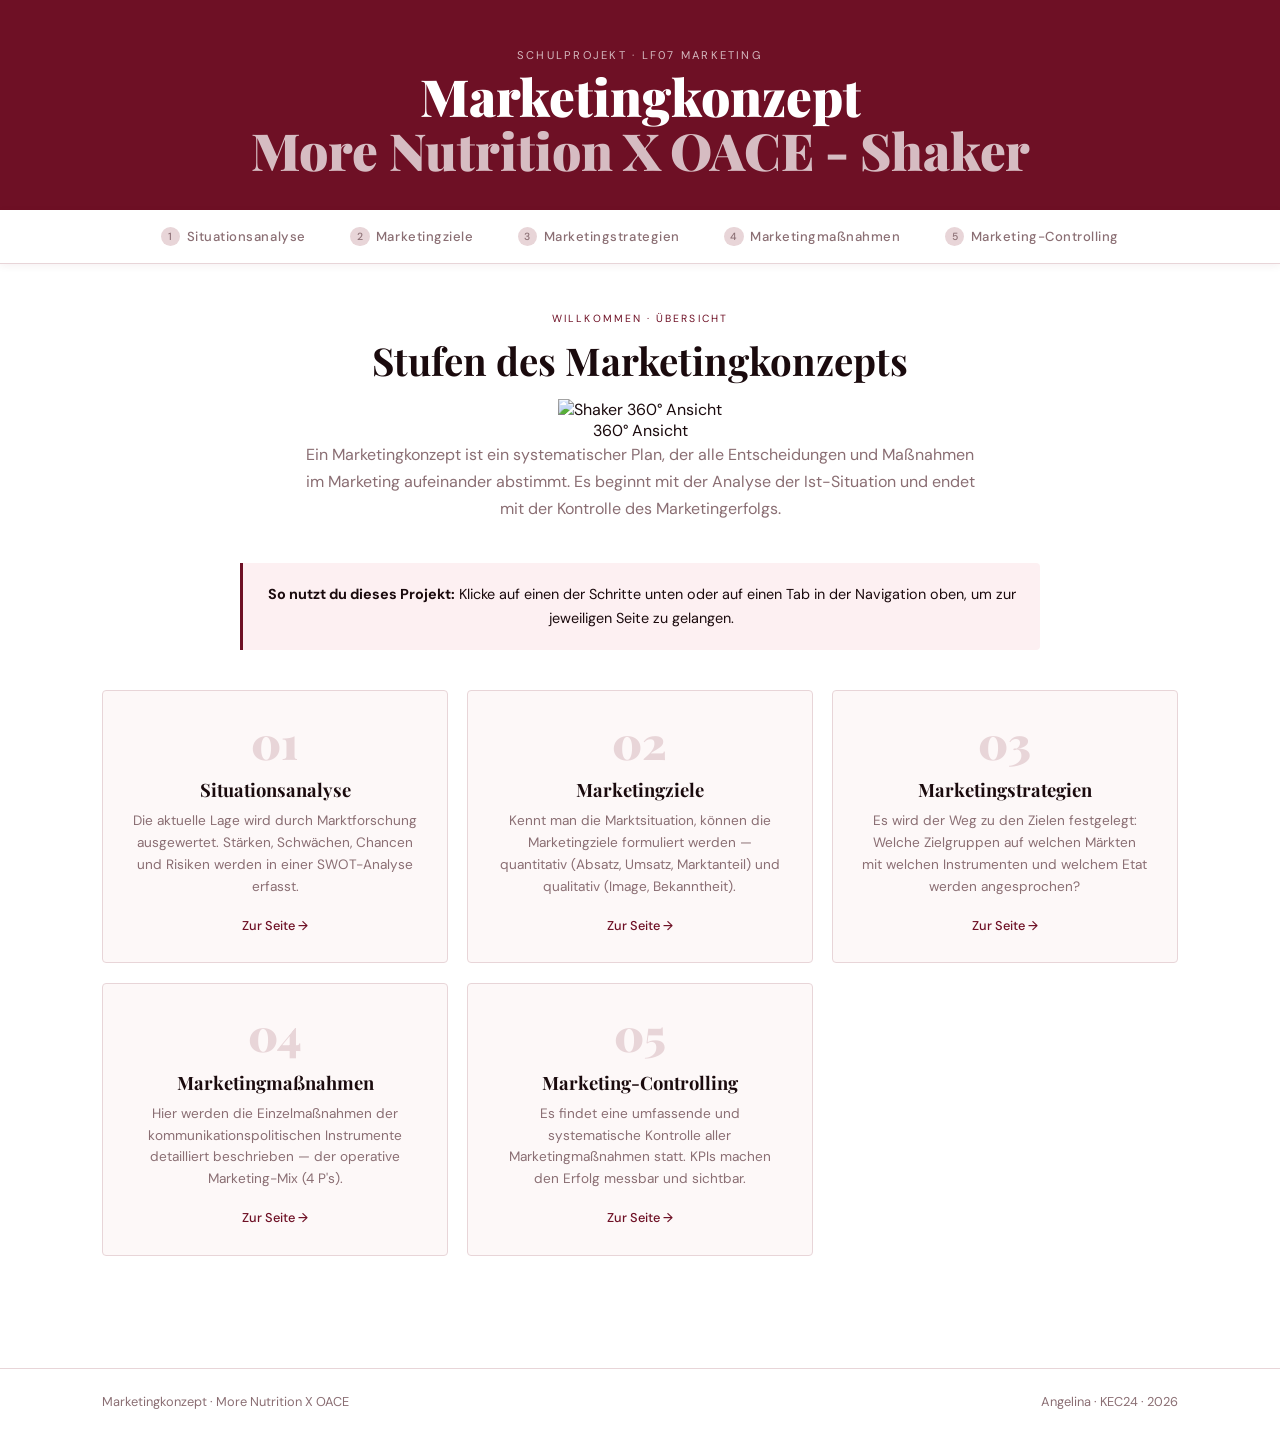
==== index.html @ f78862d8 "Update index.html" ====
<!DOCTYPE html>
<html lang="de">
<head>
  <meta charset="UTF-8"/>
  <meta name="viewport" content="width=device-width, initial-scale=1.0"/>
  <title>Marketingkonzept – Startseite</title>
  <link rel="stylesheet" href="design.css"/>
</head>
<body>

<header>
  <div class="header-left">
    <p class="label">Schulprojekt · LF07 Marketing</p>
    <a href="index.html" style="text-decoration:none;">
      <h1>Marketingkonzept<br/><span>More Nutrition X OACE - Shaker</span></h1>
    </a>
  </div>
</header>

<nav class="page-nav">
  <a href="Situationsanalyse.html"     class="nav-link"><span class="nav-number">1</span>Situationsanalyse</a>
  <a href="Marketingziele.html"        class="nav-link"><span class="nav-number">2</span>Marketingziele</a>
  <a href="Marketingstrategien.html"   class="nav-link"><span class="nav-number">3</span>Marketingstrategien</a>
  <a href="Marketingmassnahmen.html"   class="nav-link"><span class="nav-number">4</span>Marketingmaßnahmen</a>
  <a href="Marketing-Controlling.html" class="nav-link"><span class="nav-number">5</span>Marketing-Controlling</a>
</nav>

<main>
  <div class="section-header">
    <p class="section-tag">Willkommen · Übersicht</p>
    <h2 class="section-title">Stufen des Marketingkonzepts</h2>
    <div class="shaker-container">
      <img src="shaker_360.gif" alt="Shaker 360° Ansicht">
      <p>360° Ansicht</p>
  </div>
    <p class="section-lead">Ein Marketingkonzept ist ein systematischer Plan, der alle Entscheidungen und Maßnahmen im Marketing aufeinander abstimmt. Es beginnt mit der Analyse der Ist-Situation und endet mit der Kontrolle des Marketingerfolgs.</p>
  </div>

  <div class="highlight">
    <strong>So nutzt du dieses Projekt:</strong> Klicke auf einen der Schritte unten oder auf einen Tab in der Navigation oben, um zur jeweiligen Seite zu gelangen.
  </div>

  <div class="steps-overview">

    <a href="Situationsanalyse.html" class="step-card">
      <span class="step-num">01</span>
      <h3>Situationsanalyse</h3>
      <p>Die aktuelle Lage wird durch Marktforschung ausgewertet. Stärken, Schwächen, Chancen und Risiken werden in einer SWOT-Analyse erfasst.</p>
      <span class="step-link">Zur Seite →</span>
    </a>

    <a href="Marketingziele.html" class="step-card">
      <span class="step-num">02</span>
      <h3>Marketingziele</h3>
      <p>Kennt man die Marktsituation, können die Marketingziele formuliert werden — quantitativ (Absatz, Umsatz, Marktanteil) und qualitativ (Image, Bekanntheit).</p>
      <span class="step-link">Zur Seite →</span>
    </a>

    <a href="Marketingstrategien.html" class="step-card">
      <span class="step-num">03</span>
      <h3>Marketingstrategien</h3>
      <p>Es wird der Weg zu den Zielen festgelegt: Welche Zielgruppen auf welchen Märkten mit welchen Instrumenten und welchem Etat werden angesprochen?</p>
      <span class="step-link">Zur Seite →</span>
    </a>

    <a href="Marketingmassnahmen.html" class="step-card">
      <span class="step-num">04</span>
      <h3>Marketingmaßnahmen</h3>
      <p>Hier werden die Einzelmaßnahmen der kommunikationspolitischen Instrumente detailliert beschrieben — der operative Marketing-Mix (4 P's).</p>
      <span class="step-link">Zur Seite →</span>
    </a>

    <a href="Marketing-Controlling.html" class="step-card">
      <span class="step-num">05</span>
      <h3>Marketing-Controlling</h3>
      <p>Es findet eine umfassende und systematische Kontrolle aller Marketingmaßnahmen statt. KPIs machen den Erfolg messbar und sichtbar.</p>
      <span class="step-link">Zur Seite →</span>
    </a>

  </div>
</main>
<footer>
  <span>Marketingkonzept · More Nutrition X OACE</span>
  <span>Angelina · KEC24 · 2026</span>
</footer>
</body>
</html>
---- design.css ----
@import url('https://fonts.googleapis.com/css2?family=Playfair+Display:wght@700;900&family=DM+Sans:wght@300;400;500&display=swap');

:root {
  --bg: #ffffff;
  --surface: #f9f4f5;
  --card: #fdf8f8;
  --accent: #6e1025;
  --accent2: #9b1a35;
  --text: #1a0a0d;
  --muted: #8a6e73;
  --border: #e8d5d8;
}

* { margin: 0; padding: 0; box-sizing: border-box; }

body {
  background: var(--bg);
  color: var(--text);
  font-family: 'DM Sans', sans-serif;
  min-height: 100vh;
  justify-content: center;
  text-align: center;
}

/* ── HEADER ── */
header {
  padding: 3rem 4rem 2rem;
  background: var(--accent);
  display: flex;
  align-items: flex-end;
  justify-content: center;
  text-align:center;
  gap: 2rem;
  flex-wrap: wrap;
}
.header-left .label {
  font-size: 0.7rem;
  letter-spacing: 0.2em;
  text-transform: uppercase;
  color: rgba(255,255,255,0.7);
  margin-bottom: 0.5rem;
}
.header-left h1 {
  font-family: 'Playfair Display', serif;
  font-size: clamp(2rem, 4vw, 3.5rem);
  font-weight: 900;
  line-height: 1.05;
  color: #ffffff;
}
.header-left h1 span { color: rgba(255,255,255,0.72); }

header a h1:hover {
  opacity: 0.85;
  cursor: pointer;
}

/* ── NAVIGATION ── */
nav.page-nav {
  display: flex;
  justify-content: center;
  overflow-x: auto;
  padding: 0 4rem;
  border-bottom: 1px solid var(--border);
  scrollbar-width: none;
  background: #fff;
  position: sticky;
  top: 0;
  z-index: 100;
  box-shadow: 0 2px 8px rgba(110,16,37,0.06);
}
nav.page-nav::-webkit-scrollbar { display: none; }

.nav-link {
  flex-shrink: 0;
  padding: 1rem 1.4rem;
  text-decoration: none;
  border-bottom: 2px solid transparent;
  color: var(--muted);
  font-size: 0.82rem;
  font-weight: 500;
  letter-spacing: 0.04em;
  transition: color 0.2s, border-color 0.2s;
  white-space: nowrap;
  position: relative;
  top: 1px;
  display: flex;
  align-items: center;
  gap: 0.4rem;
}
.nav-link:hover { color: var(--text); }
.nav-link.active {
  color: var(--accent);
  border-bottom-color: var(--accent);
}
.nav-number {
  display: inline-flex;
  align-items: center;
  justify-content: center;
  width: 1.2rem;
  height: 1.2rem;
  background: var(--border);
  border-radius: 50%;
  font-size: 0.65rem;
  transition: background 0.2s, color 0.2s;
  flex-shrink: 0;
}
.nav-link.active .nav-number { background: var(--accent); color: #fff; }

/* ── MAIN ── */
main {
  padding: 3rem 8vw;
  max-width: 100%;
  animation: fadeUp 0.4s ease both;
  text-align: center;
  justify-content: center;
}

/* ── ANIMATIONS ── */
@keyframes fadeUp {
  from { opacity: 0; transform: translateY(14px); }
  to   { opacity: 1; transform: translateY(0); }
}
@keyframes fadeDown {
  from { opacity: 0; transform: translateY(-10px); }
  to   { opacity: 1; transform: translateY(0); }
}

/* ── SECTION HEADER ── */
.section-header { 
  margin-bottom: 2.5rem;
  justify-content: center;
  text-align: center;
}
.section-tag {
  font-size: 0.65rem;
  letter-spacing: 0.2em;
  text-transform: uppercase;
  color: var(--accent);
  margin-bottom: 0.6rem;
  display: block;
  text-align: center;
}
.section-title {
  font-family: 'Playfair Display', serif;
  font-size: clamp(1.6rem, 3vw, 2.4rem);
  font-weight: 700;
  color: var(--text);
  margin-bottom: 0.8rem;
}
.section-lead {
  font-size: 1rem;
  color: var(--muted);
  line-height: 1.7;
  max-width: 680px;
  margin: 0 auto;
}

/* ── CARDS ── */
.card-grid {
  display: grid;
  grid-template-columns: repeat(auto-fill, minmax(280px, 1fr));
  gap: 1.2rem;
  margin-top: 2rem;
  place-items: center;
  margin-left: auto;
  margin-right: auto;
}
.card {
  background: var(--card);
  border: 1px solid var(--border);
  border-radius: 4px;
  padding: 1.6rem;
  transition: border-color 0.2s, transform 0.2s;
  text-decoration: none;
  color: inherit;
  display: block;
}
.card:hover { border-color: var(--accent); transform: translateY(-2px); }
.card-icon { font-size: 1.5rem; margin-bottom: 0.8rem; }
.card h3 {
  font-family: 'Playfair Display', serif;
  font-size: 1.05rem;
  margin-bottom: 0.5rem;
  color: var(--text);
}
.card p { font-size: 0.87rem; color: var(--muted); line-height: 1.65; }

/* ── PROSE ── */
.prose {
  font-size: 0.95rem;
  line-height: 1.8;
  color: var(--muted);
  max-width: 720px;
}
.prose + .prose { margin-top: 1.2rem; }

/* ── DIVIDER ── */
.divider { border: none; border-top: 1px solid var(--border); margin: 2rem 0; }

/* ── HIGHLIGHT BOX ── */
.highlight {
  background: #fdf0f2;
  border-left: 3px solid var(--accent);
  border-radius: 0 4px 4px 0;
  padding: 1.2rem 1.5rem;
  margin: 1.5rem auto;
  font-size: 0.9rem;
  color: var(--text);
  line-height: 1.7;
  max-width: 800px;
}

/* ── TWO COL ── */
.two-col { 
  display: grid; 
  grid-template-columns: 1fr 1fr; 
  gap: 2rem; 
  margin-top: 1.5rem;
  max-width: 900px;
  margin-left: auto;
  margin-right: auto;
}
.col-block h3 {
  font-family: 'Playfair Display', serif;
  font-size: 1.1rem;
  margin-bottom: 0.8rem;
  color: var(--accent2);
}
.col-block ul { list-style: none; padding: 0; }
.col-block ul li {
  font-size: 0.87rem;
  color: var(--muted);
  padding: 0.35rem 0;
  border-bottom: 1px solid var(--border);
  display: flex;
  align-items: flex-start;
  gap: 0.5rem;
}
.col-block ul li::before { content: '—'; color: var(--accent); flex-shrink: 0; }

/* ── TIMELINE ── */
.timeline { margin-top: 1.5rem; position: relative; padding-left: 1.5rem; border-left: 2px solid var(--border); }
.timeline-item { position: relative; padding: 0 0 2rem 1.5rem; }
.timeline-item::before {
  content: '';
  position: absolute;
  left: -1.57rem; top: 0.3rem;
  width: 0.7rem; height: 0.7rem;
  border-radius: 50%;
  background: var(--accent);
}
.timeline-item:last-child { padding-bottom: 0; }
.timeline-phase {
  font-size: 0.65rem;
  letter-spacing: 0.15em;
  text-transform: uppercase;
  color: var(--accent);
  margin-bottom: 0.3rem;
}
.timeline-item h3 { font-family: 'Playfair Display', serif; font-size: 1rem; margin-bottom: 0.4rem; color: var(--text); }
.timeline-item p { font-size: 0.85rem; color: var(--muted); line-height: 1.6; }

/* ── STAT ROW ── */
.stat-row { display: flex; gap: 1.2rem; flex-wrap: wrap; margin: 2rem 0; }
.stat {
  flex: 1; min-width: 130px;
  background: var(--card);
  border: 1px solid var(--border);
  border-radius: 4px;
  padding: 1.2rem;
  text-align: center;
}
.stat-value { font-family: 'Playfair Display', serif; font-size: 2rem; color: var(--accent); display: block; }
.stat-label { font-size: 0.75rem; color: var(--muted); margin-top: 0.3rem; text-transform: uppercase; letter-spacing: 0.1em; }

/* ── START PAGE STEP CARDS ── */
.steps-overview {
  display: grid;
  grid-template-columns: repeat(3, 1fr);
  gap: 1.2rem;
  margin-top: 2.5rem;
}

.steps-overview .step-card:last-child {
  grid-column: 2 / 3;
}

.step-card {
  display: flex;
  flex-direction: column;
  background: var(--card);
  border: 1px solid var(--border);
  border-radius: 4px;
  padding: 1.8rem;
  text-decoration: none;
  color: inherit;
  transition: border-color 0.2s, transform 0.2s, box-shadow 0.2s;
}
.step-card:hover {
  border-color: var(--accent);
  transform: translateY(-3px);
  box-shadow: 0 8px 24px rgba(110,16,37,0.09);
}
.step-num {
  font-family: 'Playfair Display', serif;
  font-size: 2.8rem;
  font-weight: 900;
  color: var(--border);
  line-height: 1;
  margin-bottom: 0.8rem;
  transition: color 0.2s;
}
.step-card:hover .step-num { color: var(--accent); }
.step-card h3 { font-family: 'Playfair Display', serif; font-size: 1.15rem; color: var(--text); margin-bottom: 0.5rem; }
.step-card p { font-size: 0.85rem; color: var(--muted); line-height: 1.6; flex: 1; }
.step-link { display: inline-block; margin-top: 1.2rem; font-size: 0.8rem; color: var(--accent); font-weight: 500; }

/* ── FOOTER ── */
footer {
  margin-top: 4rem;
  padding: 1.5rem 8vw;
  border-top: 1px solid var(--border);
  font-size: 0.8rem;
  color: var(--muted);
  display: flex;
  justify-content: space-between;
  align-items: center;
  flex-wrap: wrap;
  gap: 0.5rem;
}

/* ── RESPONSIVE ── */
@media (max-width: 700px) {
  header, nav.page-nav, main { padding-left: 1.5rem; padding-right: 1.5rem; }
  .two-col { grid-template-columns: 1fr; }
}
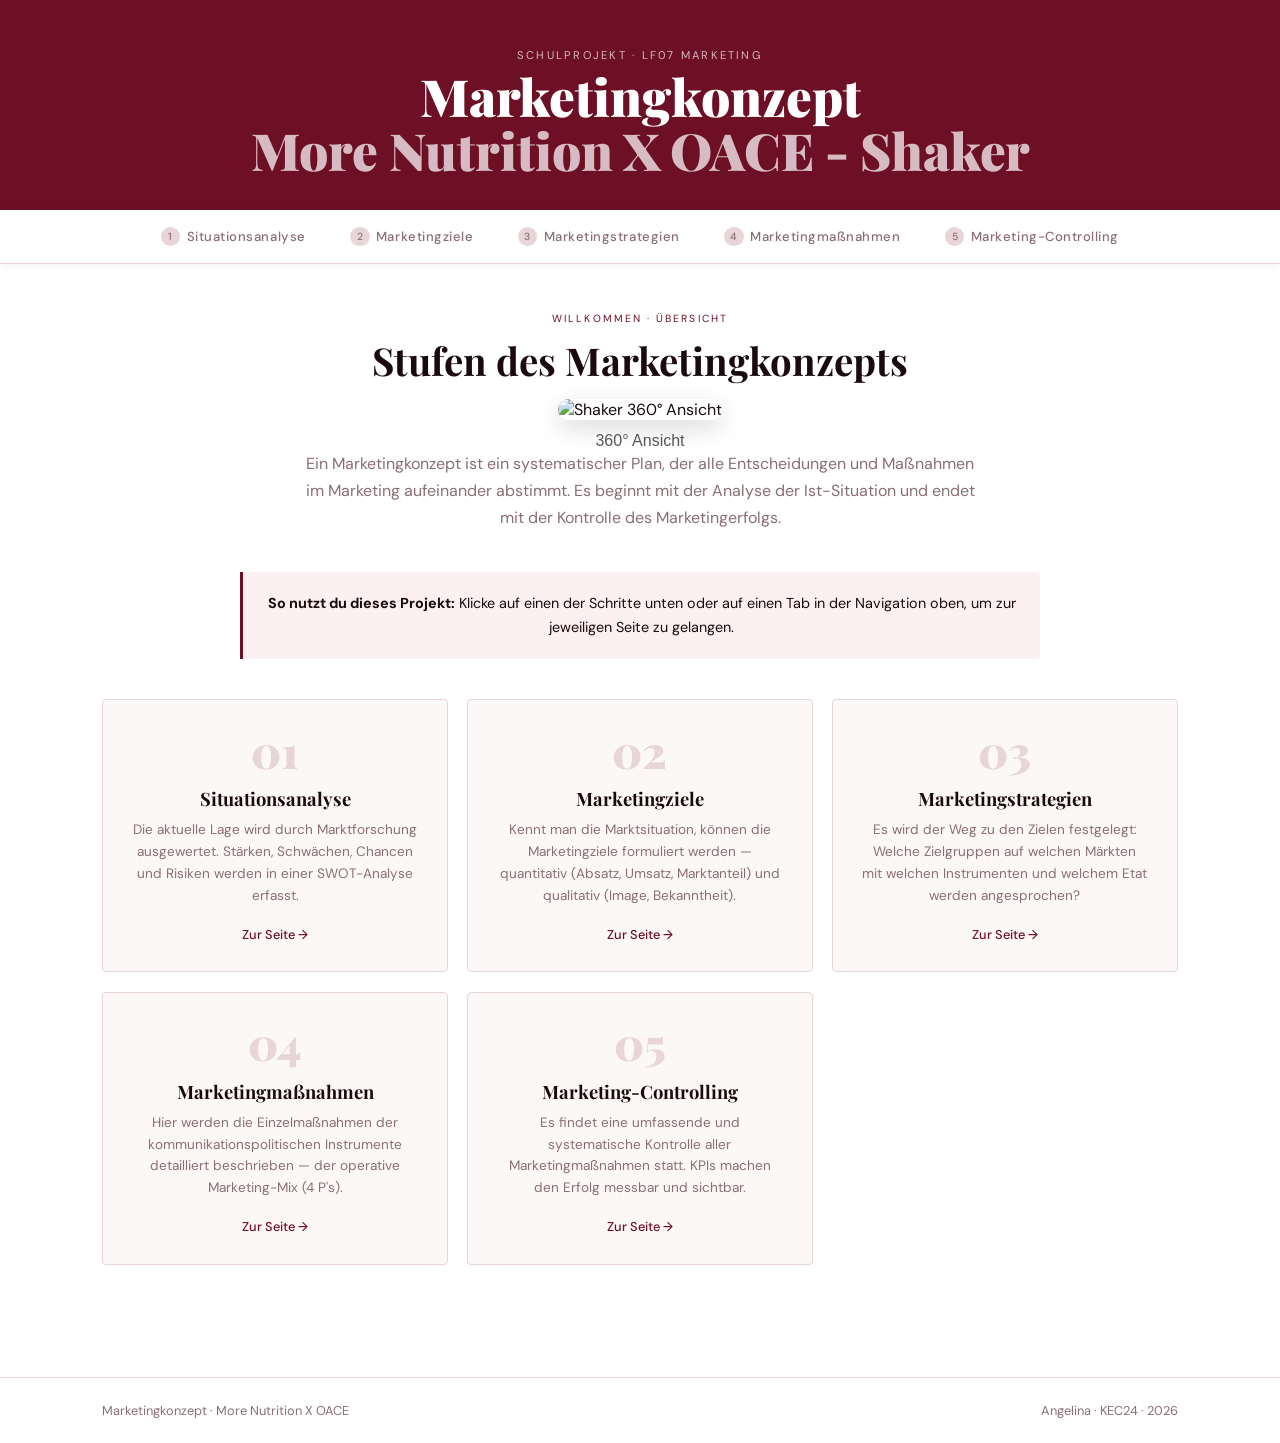
==== commit a32d0e07: "Replace shaker image with transparent version" ====
--- a/index.html
+++ b/index.html
@@ -30,7 +30,7 @@
     <p class="section-tag">Willkommen · Übersicht</p>
     <h2 class="section-title">Stufen des Marketingkonzepts</h2>
     <div class="shaker-container">
-      <img src="shaker_360.gif" alt="Shaker 360° Ansicht">
+      <img src="shaker_360_transparent.gif" alt="Shaker 360° Ansicht">
       <p>360° Ansicht</p>
   </div>
     <p class="section-lead">Ein Marketingkonzept ist ein systematischer Plan, der alle Entscheidungen und Maßnahmen im Marketing aufeinander abstimmt. Es beginnt mit der Analyse der Ist-Situation und endet mit der Kontrolle des Marketingerfolgs.</p>
--- a/design.css
+++ b/design.css
@@ -113,6 +113,24 @@
   animation: fadeUp 0.4s ease both;
   text-align: center;
   justify-content: center;
+}
+
+/* ── SHAKER ANIMATION ── */
+.shaker-container {
+  text-align: center;
+}
+
+.shaker-container img {
+  width: 300px;
+  height: auto;
+  border-radius: 12px;
+  box-shadow: 0 8px 24px rgba(0,0,0,0.15);
+}
+
+.shaker-container p {
+  margin-top: 12px;
+  font-family: sans-serif;
+  color: #555;
 }
 
 /* ── ANIMATIONS ── */
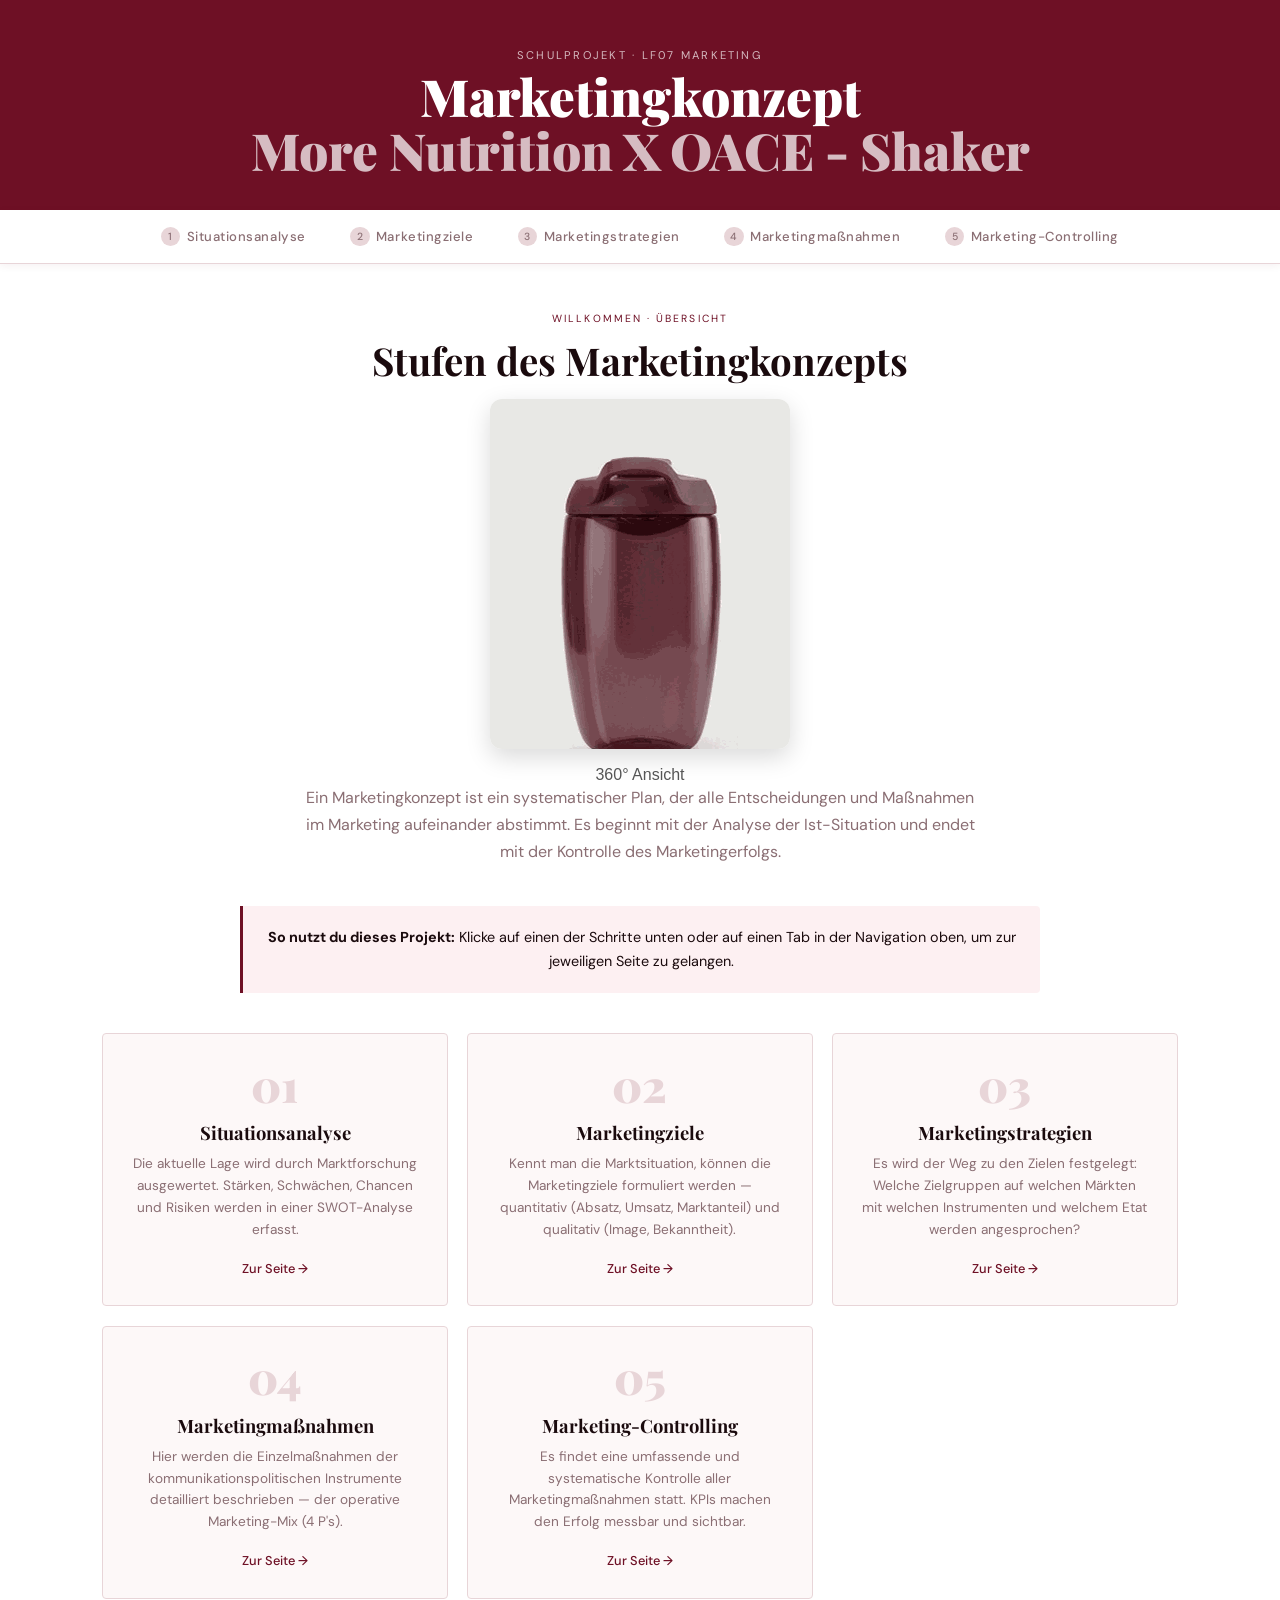
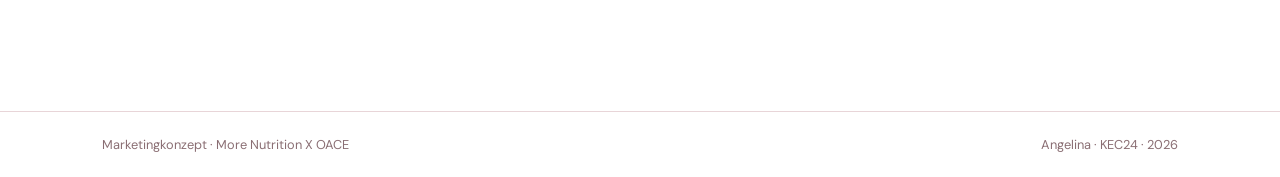
==== commit 724fb58d: "Update index.html" ====
--- a/index.html
+++ b/index.html
@@ -30,7 +30,7 @@
     <p class="section-tag">Willkommen · Übersicht</p>
     <h2 class="section-title">Stufen des Marketingkonzepts</h2>
     <div class="shaker-container">
-      <img src="shaker_360_transparent.gif" alt="Shaker 360° Ansicht">
+      <img src="shaker_360.gif" alt="Shaker 360° Ansicht">
       <p>360° Ansicht</p>
   </div>
     <p class="section-lead">Ein Marketingkonzept ist ein systematischer Plan, der alle Entscheidungen und Maßnahmen im Marketing aufeinander abstimmt. Es beginnt mit der Analyse der Ist-Situation und endet mit der Kontrolle des Marketingerfolgs.</p>
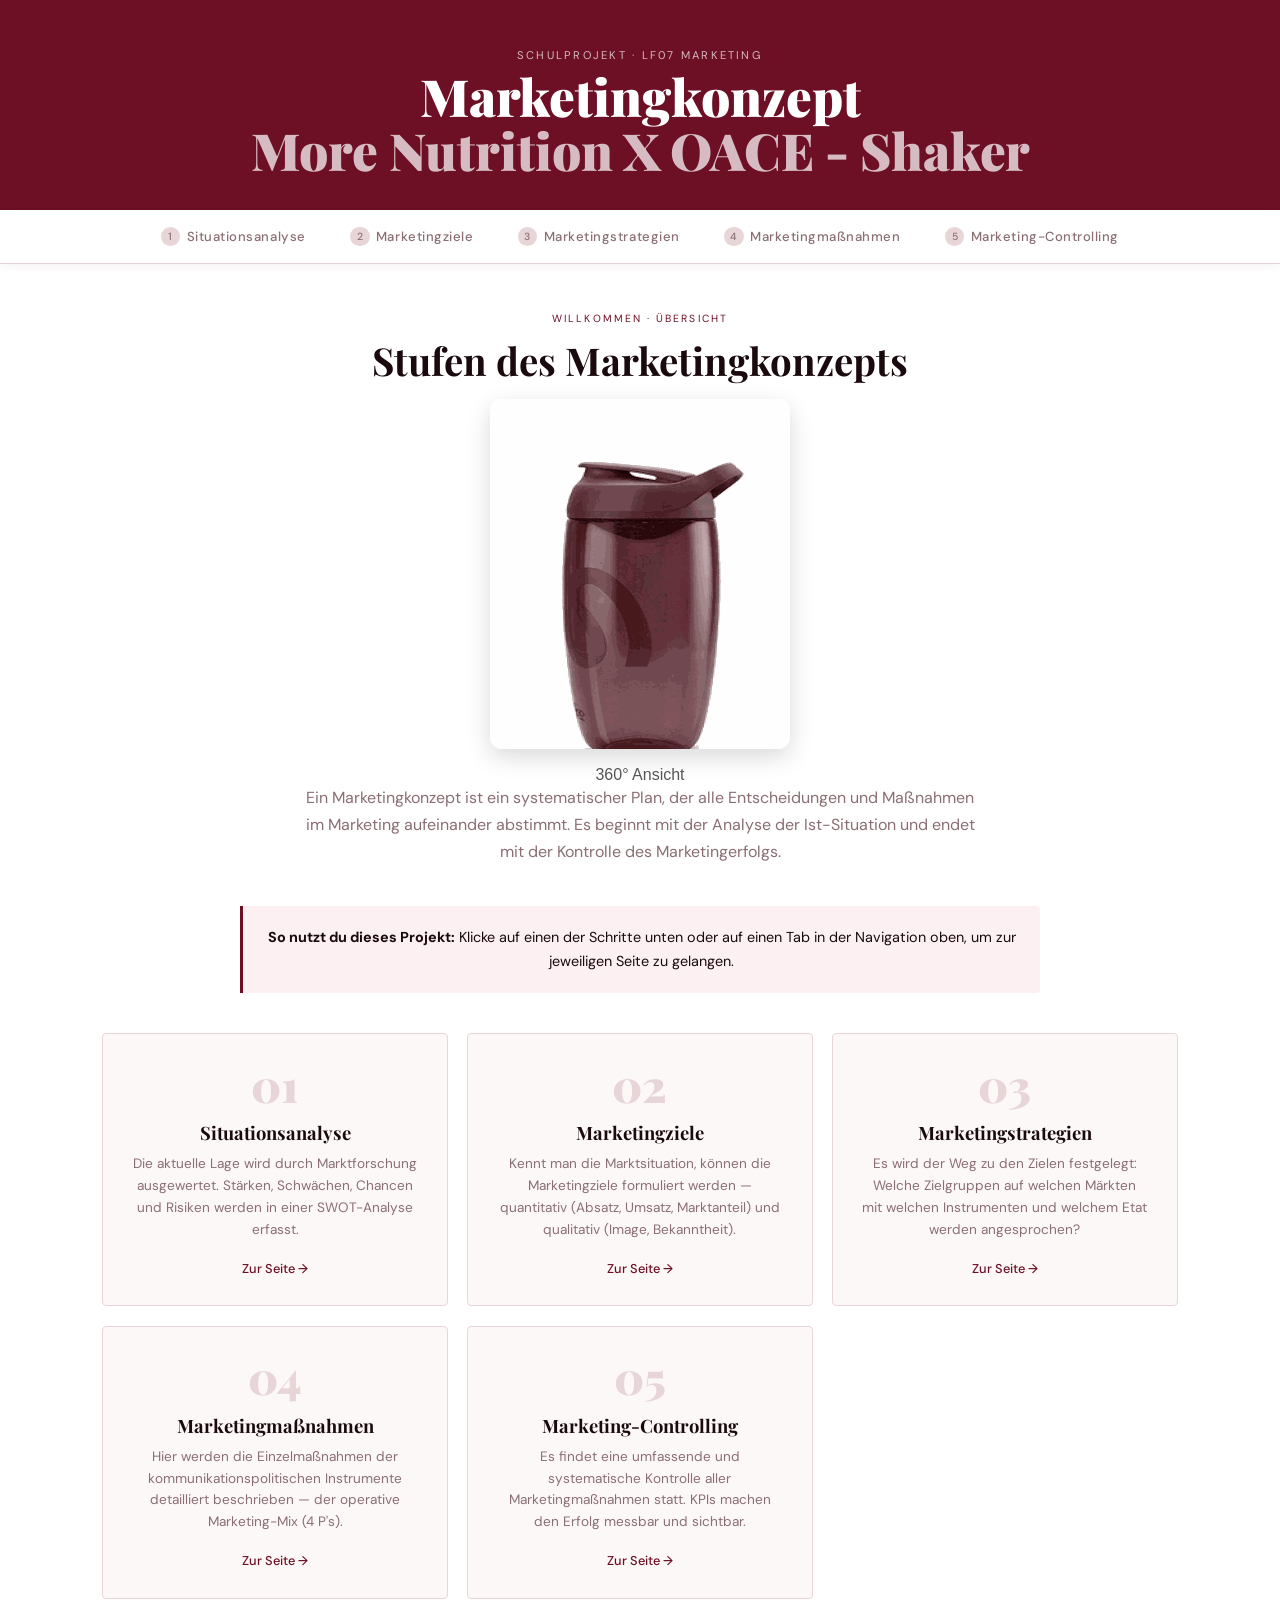
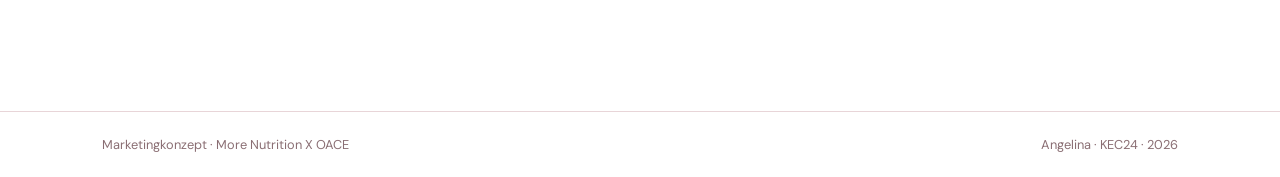
==== commit 5e4c6178: "Update index.html" ====
--- a/index.html
+++ b/index.html
@@ -30,7 +30,7 @@
     <p class="section-tag">Willkommen · Übersicht</p>
     <h2 class="section-title">Stufen des Marketingkonzepts</h2>
     <div class="shaker-container">
-      <img src="shaker_360.gif" alt="Shaker 360° Ansicht">
+      <img src="shaker_gemuetlich.gif" alt="Shaker 360° Ansicht">
       <p>360° Ansicht</p>
   </div>
     <p class="section-lead">Ein Marketingkonzept ist ein systematischer Plan, der alle Entscheidungen und Maßnahmen im Marketing aufeinander abstimmt. Es beginnt mit der Analyse der Ist-Situation und endet mit der Kontrolle des Marketingerfolgs.</p>
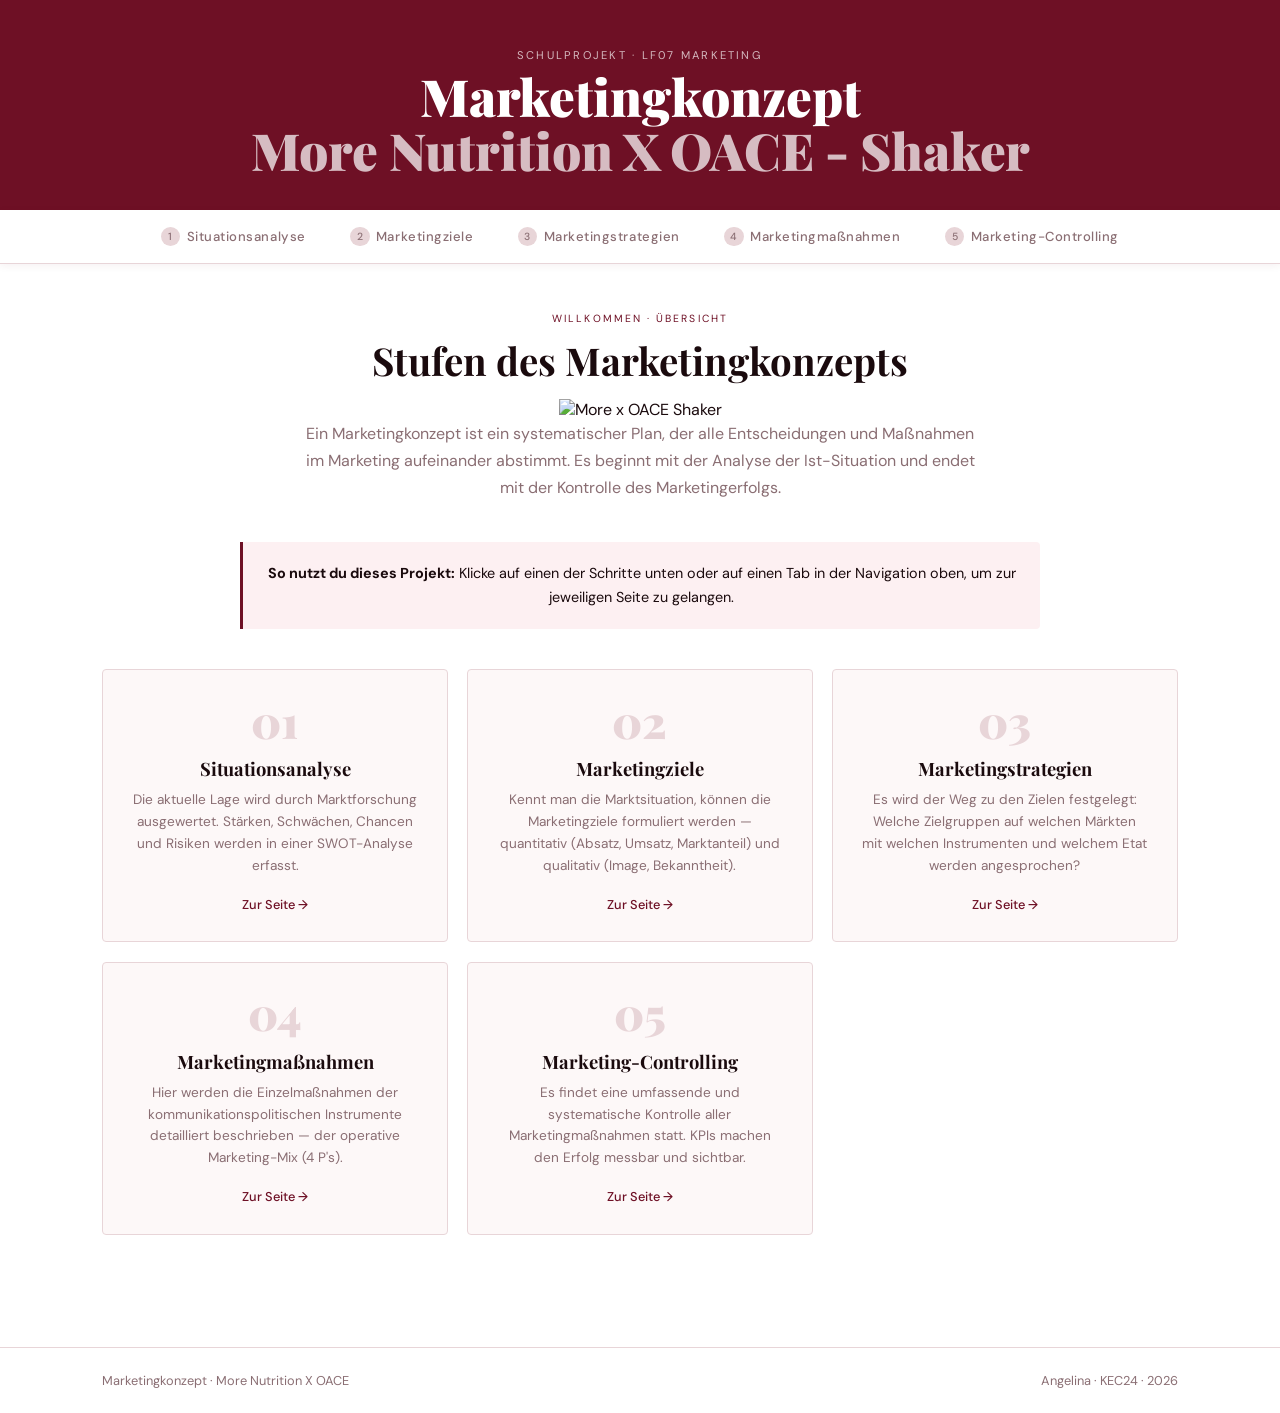
==== commit 40df358a: "Replace shaker image and container with wrapper" ====
--- a/index.html
+++ b/index.html
@@ -29,10 +29,9 @@
   <div class="section-header">
     <p class="section-tag">Willkommen · Übersicht</p>
     <h2 class="section-title">Stufen des Marketingkonzepts</h2>
-    <div class="shaker-container">
-      <img src="shaker_gemuetlich.gif" alt="Shaker 360° Ansicht">
-      <p>360° Ansicht</p>
-  </div>
+    <div class="shaker-wrapper">
+      <img src="shaker.png" alt="More x OACE Shaker"/>
+    </div>
     <p class="section-lead">Ein Marketingkonzept ist ein systematischer Plan, der alle Entscheidungen und Maßnahmen im Marketing aufeinander abstimmt. Es beginnt mit der Analyse der Ist-Situation und endet mit der Kontrolle des Marketingerfolgs.</p>
   </div>
 
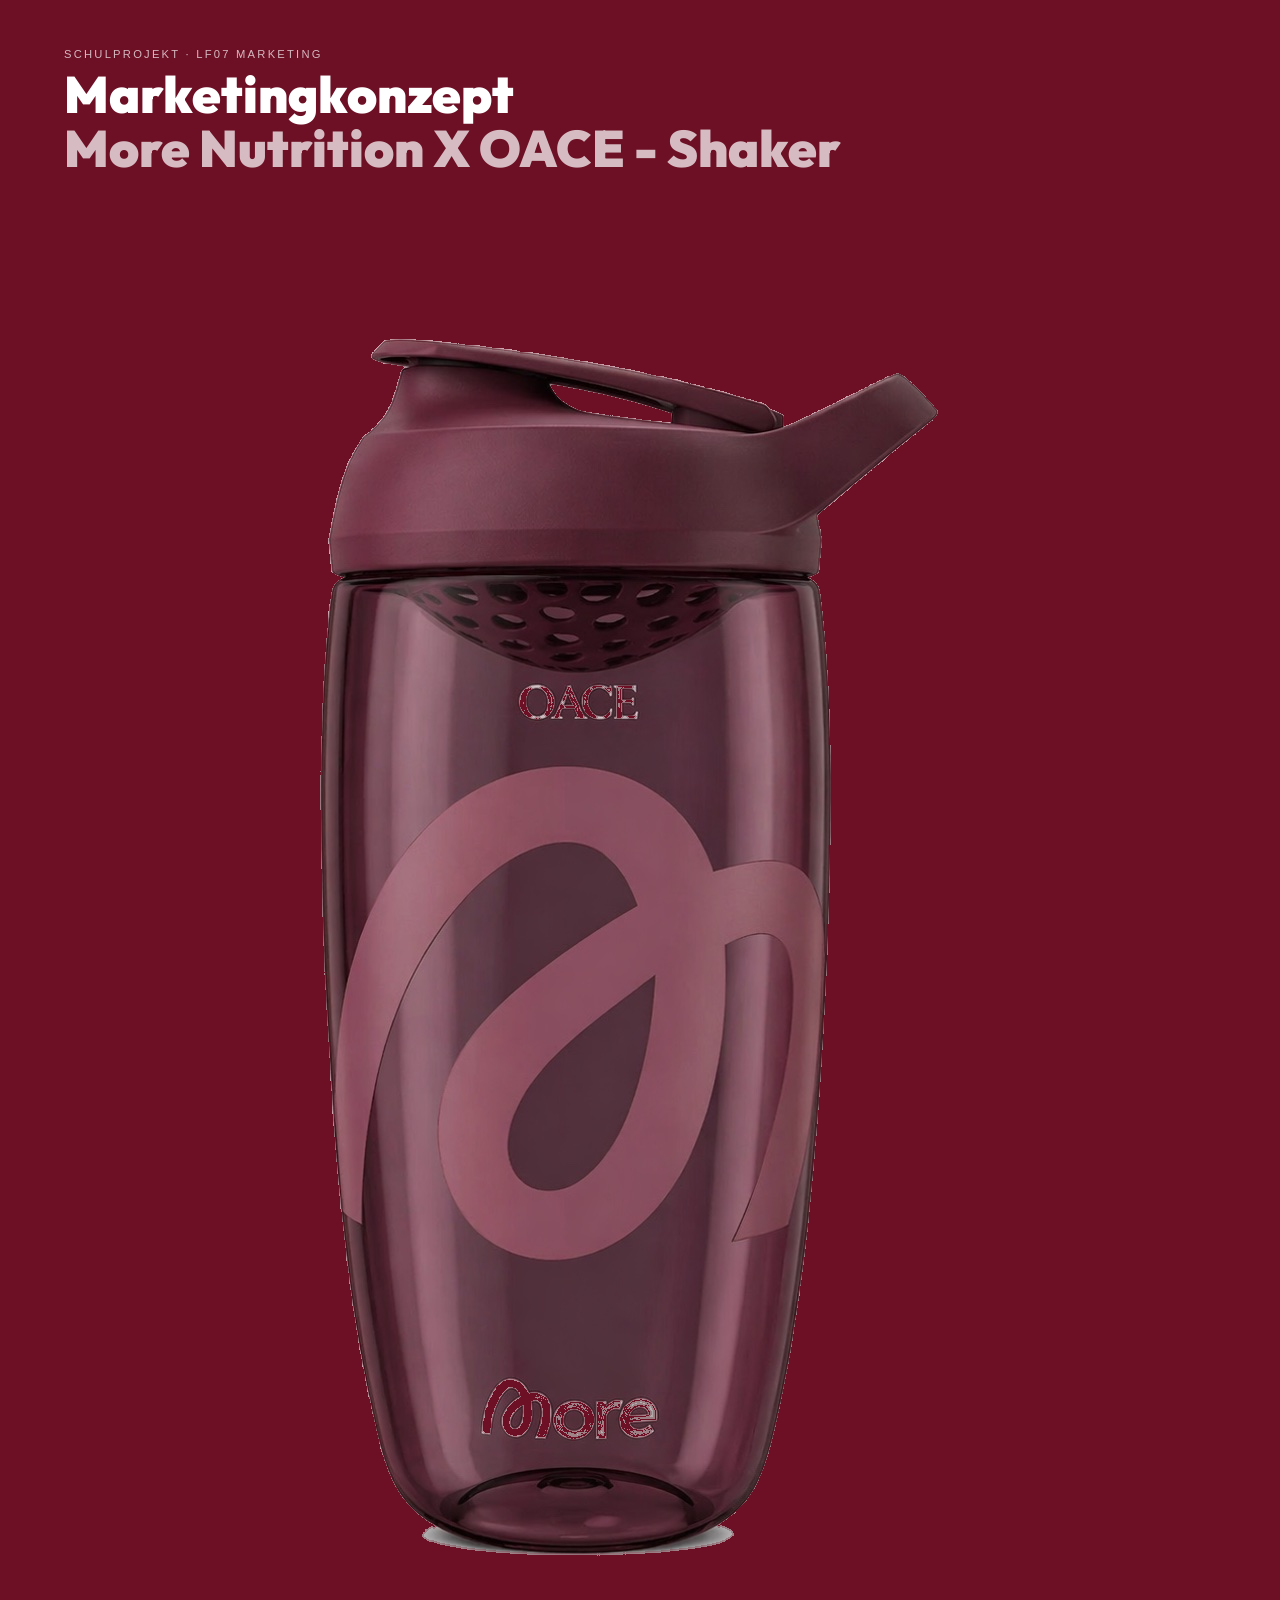
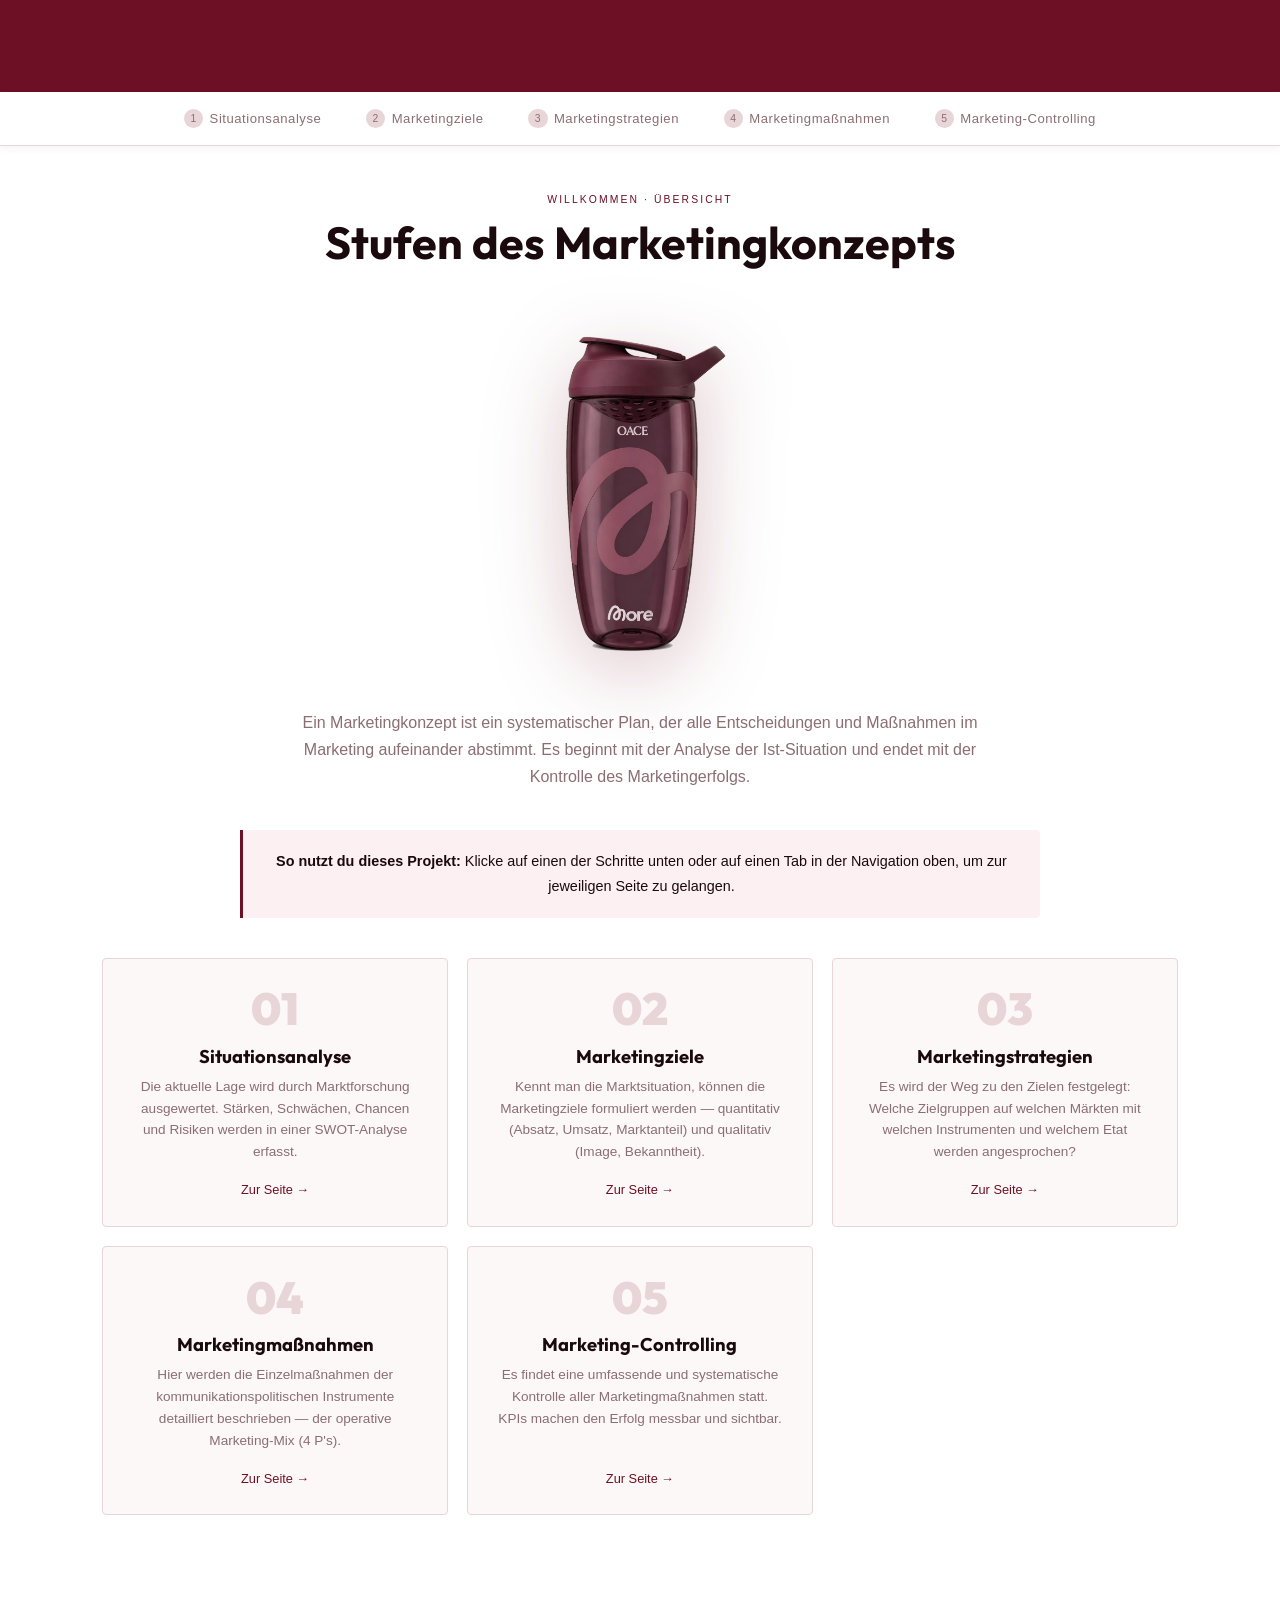
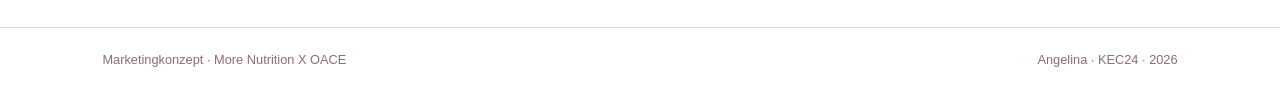
==== commit 7b517593: "Add shaker image to header section" ====
--- a/index.html
+++ b/index.html
@@ -14,6 +14,9 @@
     <a href="index.html" style="text-decoration:none;">
       <h1>Marketingkonzept<br/><span>More Nutrition X OACE - Shaker</span></h1>
     </a>
+  </div>
+  <div class="header-right">
+    <img src="shaker.png" alt="Shaker Icon"/>
   </div>
 </header>
 
--- a/design.css
+++ b/design.css
@@ -1,4 +1,4 @@
-@import url('https://fonts.googleapis.com/css2?family=Playfair+Display:wght@700;900&family=DM+Sans:wght@300;400;500&display=swap');
+@import url('https://fonts.googleapis.com/css2?family=Outfit:wght@400;700;900&display=swap');
 
 :root {
   --bg: #ffffff;
@@ -28,8 +28,8 @@
   background: var(--accent);
   display: flex;
   align-items: flex-end;
-  justify-content: center;
-  text-align:center;
+  justify-content: left;
+  text-align: left;
   gap: 2rem;
   flex-wrap: wrap;
 }
@@ -41,7 +41,7 @@
   margin-bottom: 0.5rem;
 }
 .header-left h1 {
-  font-family: 'Playfair Display', serif;
+  font-family: 'Outfit', sans-serif;
   font-size: clamp(2rem, 4vw, 3.5rem);
   font-weight: 900;
   line-height: 1.05;
@@ -115,22 +115,28 @@
   justify-content: center;
 }
 
-/* ── SHAKER ANIMATION ── */
-.shaker-container {
-  text-align: center;
-}
-
-.shaker-container img {
-  width: 300px;
+/* ── SHAKER ── */
+.shaker-wrapper {
+  animation: tilt-rotate 6s ease-in-out infinite;
+  transform-origin: center center;
+  width: 60%;
+  max-width: 280px;
+  margin: 2rem auto;
+}
+
+.shaker-wrapper img {
+  width: 100%;
   height: auto;
-  border-radius: 12px;
-  box-shadow: 0 8px 24px rgba(0,0,0,0.15);
-}
-
-.shaker-container p {
-  margin-top: 12px;
-  font-family: sans-serif;
-  color: #555;
+  display: block;
+  filter: drop-shadow(0px 20px 40px rgba(110, 16, 37, 0.25));
+}
+
+@keyframes tilt-rotate {
+  0%   { transform: rotate(-8deg) translateY(0px); }
+  25%  { transform: rotate(8deg) translateY(-10px); }
+  50%  { transform: rotate(-8deg) translateY(0px); }
+  75%  { transform: rotate(8deg) translateY(-10px); }
+  100% { transform: rotate(-8deg) translateY(0px); }
 }
 
 /* ── ANIMATIONS ── */
@@ -159,8 +165,8 @@
   text-align: center;
 }
 .section-title {
-  font-family: 'Playfair Display', serif;
-  font-size: clamp(1.6rem, 3vw, 2.4rem);
+  font-family: 'Outfit', sans-serif;
+  font-size: clamp(1.9rem, 3.5vw, 2.9rem);
   font-weight: 700;
   color: var(--text);
   margin-bottom: 0.8rem;
@@ -179,10 +185,12 @@
   grid-template-columns: repeat(auto-fill, minmax(280px, 1fr));
   gap: 1.2rem;
   margin-top: 2rem;
-  place-items: center;
+  align-items: stretch;
+  max-width: 900px;
   margin-left: auto;
   margin-right: auto;
 }
+
 .card {
   background: var(--card);
   border: 1px solid var(--border);
@@ -192,11 +200,12 @@
   text-decoration: none;
   color: inherit;
   display: block;
+  height: 100%;
 }
 .card:hover { border-color: var(--accent); transform: translateY(-2px); }
 .card-icon { font-size: 1.5rem; margin-bottom: 0.8rem; }
 .card h3 {
-  font-family: 'Playfair Display', serif;
+  font-family: 'Outfit', sans-serif;
   font-size: 1.05rem;
   margin-bottom: 0.5rem;
   color: var(--text);
@@ -239,7 +248,7 @@
   margin-right: auto;
 }
 .col-block h3 {
-  font-family: 'Playfair Display', serif;
+  font-family: 'Outfit', sans-serif;
   font-size: 1.1rem;
   margin-bottom: 0.8rem;
   color: var(--accent2);
@@ -275,7 +284,7 @@
   color: var(--accent);
   margin-bottom: 0.3rem;
 }
-.timeline-item h3 { font-family: 'Playfair Display', serif; font-size: 1rem; margin-bottom: 0.4rem; color: var(--text); }
+.timeline-item h3 { font-family: 'Outfit', sans-serif; font-size: 1rem; margin-bottom: 0.4rem; color: var(--text); }
 .timeline-item p { font-size: 0.85rem; color: var(--muted); line-height: 1.6; }
 
 /* ── STAT ROW ── */
@@ -288,7 +297,7 @@
   padding: 1.2rem;
   text-align: center;
 }
-.stat-value { font-family: 'Playfair Display', serif; font-size: 2rem; color: var(--accent); display: block; }
+.stat-value { font-family: 'Outfit', sans-serif; font-size: 2rem; color: var(--accent); display: block; }
 .stat-label { font-size: 0.75rem; color: var(--muted); margin-top: 0.3rem; text-transform: uppercase; letter-spacing: 0.1em; }
 
 /* ── START PAGE STEP CARDS ── */
@@ -320,7 +329,7 @@
   box-shadow: 0 8px 24px rgba(110,16,37,0.09);
 }
 .step-num {
-  font-family: 'Playfair Display', serif;
+  font-family: 'Outfit', sans-serif;
   font-size: 2.8rem;
   font-weight: 900;
   color: var(--border);
@@ -329,9 +338,52 @@
   transition: color 0.2s;
 }
 .step-card:hover .step-num { color: var(--accent); }
-.step-card h3 { font-family: 'Playfair Display', serif; font-size: 1.15rem; color: var(--text); margin-bottom: 0.5rem; }
+.step-card h3 { font-family: 'Outfit', sans-serif; font-size: 1.15rem; color: var(--text); margin-bottom: 0.5rem; }
 .step-card p { font-size: 0.85rem; color: var(--muted); line-height: 1.6; flex: 1; }
 .step-link { display: inline-block; margin-top: 1.2rem; font-size: 0.8rem; color: var(--accent); font-weight: 500; }
+
+/* ── SWOT ── */
+.swot-container {
+  display: grid;
+  grid-template-columns: 1fr 1fr;
+  gap: 2rem;
+  margin-top: 2rem;
+}
+
+.company-box {
+  background: var(--card);
+  border: 1px solid var(--border);
+  border-radius: 4px;
+  padding: 1.5rem;
+  font-family: 'Outfit', serif;
+}
+
+.company-box h3 {
+  font-family: 'Outfit', serif;
+  text-align: center;
+  margin-bottom: 1rem;
+  color: var(--accent2);
+}
+
+.swot-grid {
+  display: grid;
+  grid-template-columns: 1fr 1fr;
+  gap: 0.8rem;
+}
+
+.swot-item {
+  background: #fff;
+  border: 1px solid var(--border);
+  padding: 0.8rem;
+  font-size: 0.8rem;
+  text-align: left;
+}
+
+.swot-item strong {
+  display: block;
+  margin-bottom: 0.3rem;
+  color: var(--accent);
+}
 
 /* ── FOOTER ── */
 footer {
@@ -351,4 +403,7 @@
 @media (max-width: 700px) {
   header, nav.page-nav, main { padding-left: 1.5rem; padding-right: 1.5rem; }
   .two-col { grid-template-columns: 1fr; }
-}
+  .swot-container {
+    grid-template-columns: 1fr;
+  }
+}
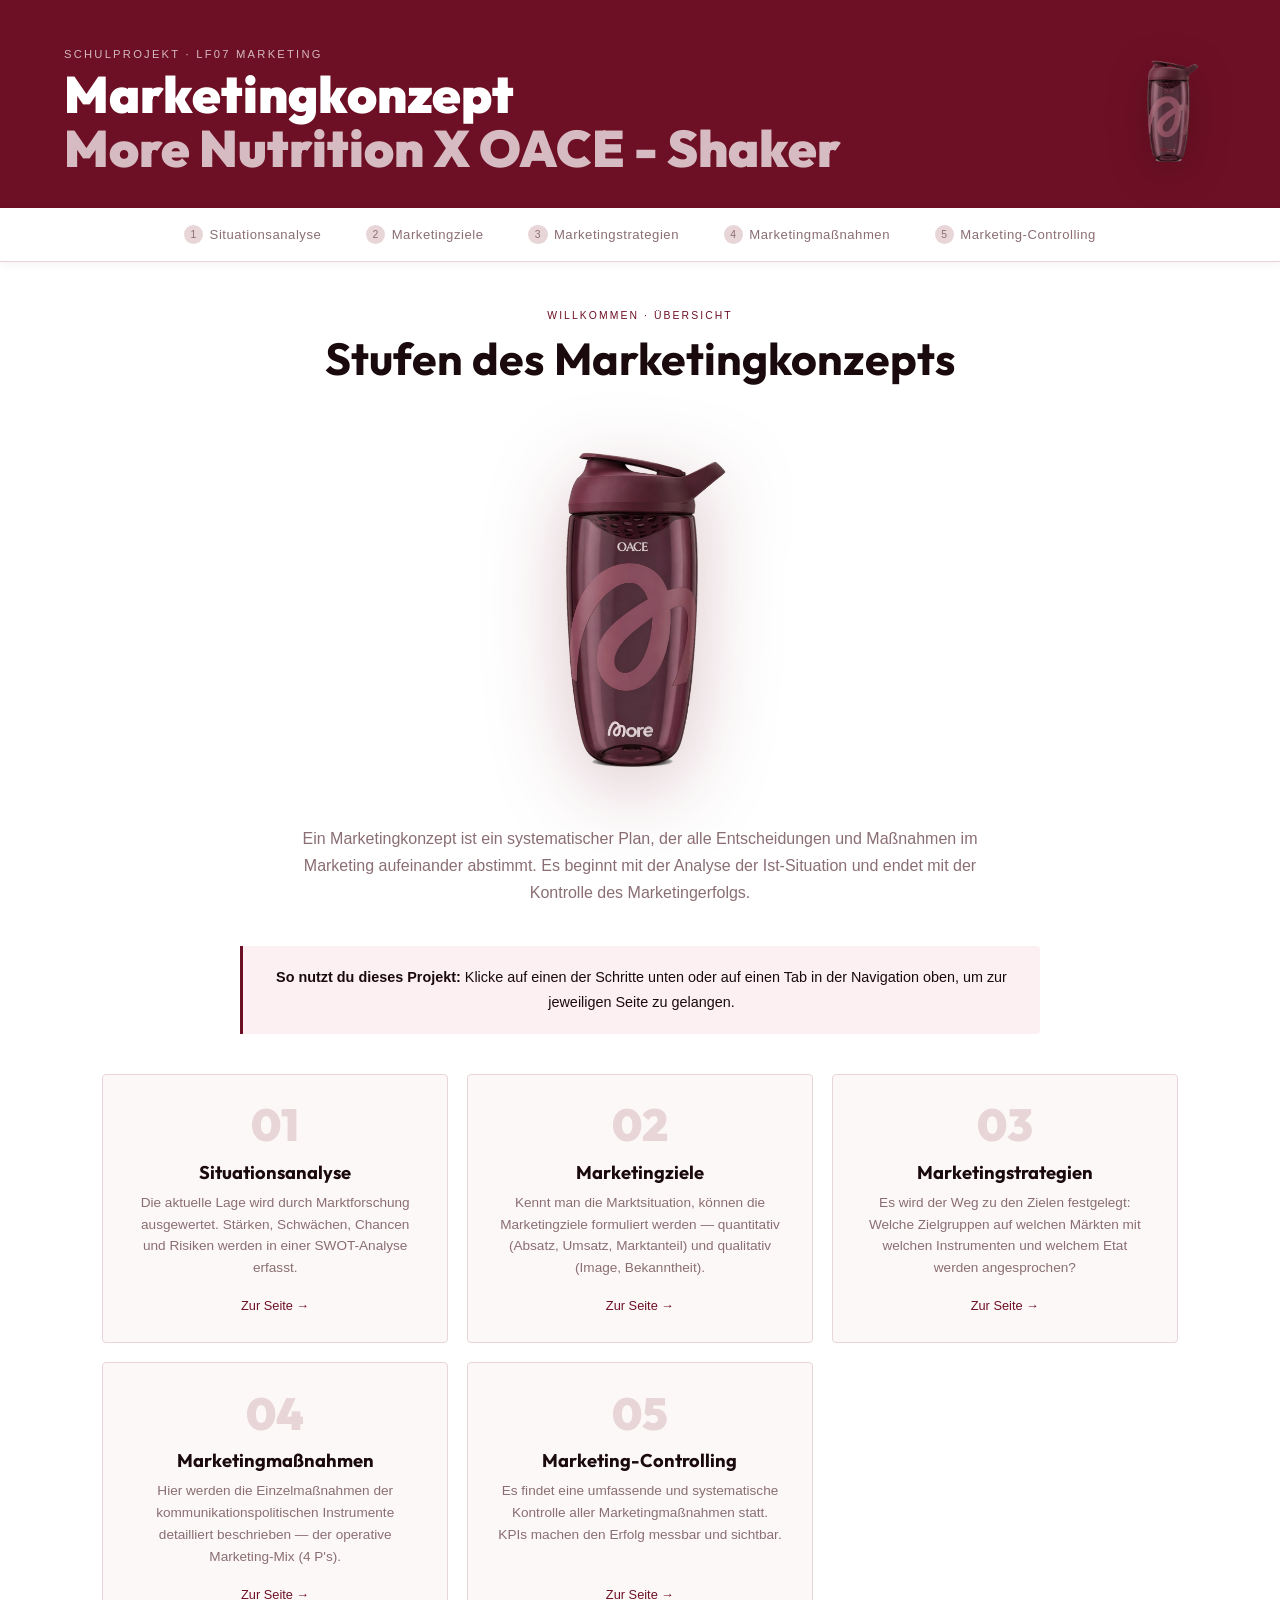
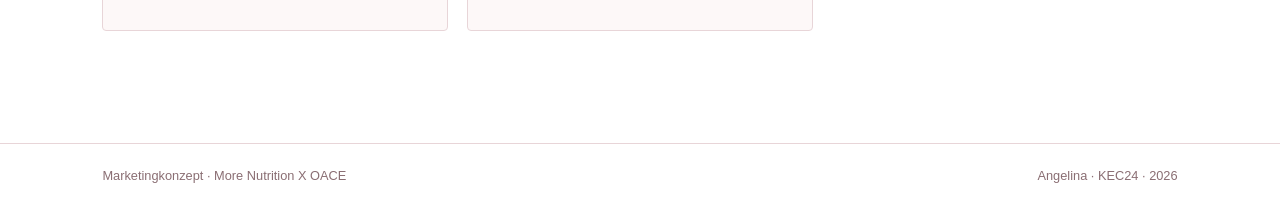
==== commit 5f4da893: "Update index.html" ====
--- a/index.html
+++ b/index.html
@@ -8,18 +8,19 @@
 </head>
 <body>
 
-<header>
+<header class="header-flex">
   <div class="header-left">
     <p class="label">Schulprojekt · LF07 Marketing</p>
     <a href="index.html" style="text-decoration:none;">
       <h1>Marketingkonzept<br/><span>More Nutrition X OACE - Shaker</span></h1>
     </a>
   </div>
+
   <div class="header-right">
     <img src="shaker.png" alt="Shaker Icon"/>
   </div>
 </header>
-
+  
 <nav class="page-nav">
   <a href="Situationsanalyse.html"     class="nav-link"><span class="nav-number">1</span>Situationsanalyse</a>
   <a href="Marketingziele.html"        class="nav-link"><span class="nav-number">2</span>Marketingziele</a>
--- a/design.css
+++ b/design.css
@@ -52,6 +52,22 @@
 header a h1:hover {
   opacity: 0.85;
   cursor: pointer;
+}
+
+/* ── HEADER FLEX (Text links, Bild rechts) ── */
+.header-flex {
+  padding: 3rem 4rem 2rem;
+  background: var(--accent);
+  display: flex;
+  justify-content: space-between;
+  align-items: center;
+  flex-wrap: wrap;
+}
+
+.header-right img {
+  width: 90px;
+  height: auto;
+  filter: drop-shadow(0px 10px 20px rgba(0,0,0,0.2));
 }
 
 /* ── NAVIGATION ── */
@@ -406,4 +422,13 @@
   .swot-container {
     grid-template-columns: 1fr;
   }
-}
+  .header-flex {
+    flex-direction: column;
+    text-align: center;
+    gap: 1.5rem;
+  }
+
+  .header-right img {
+    width: 70px;
+  }
+}
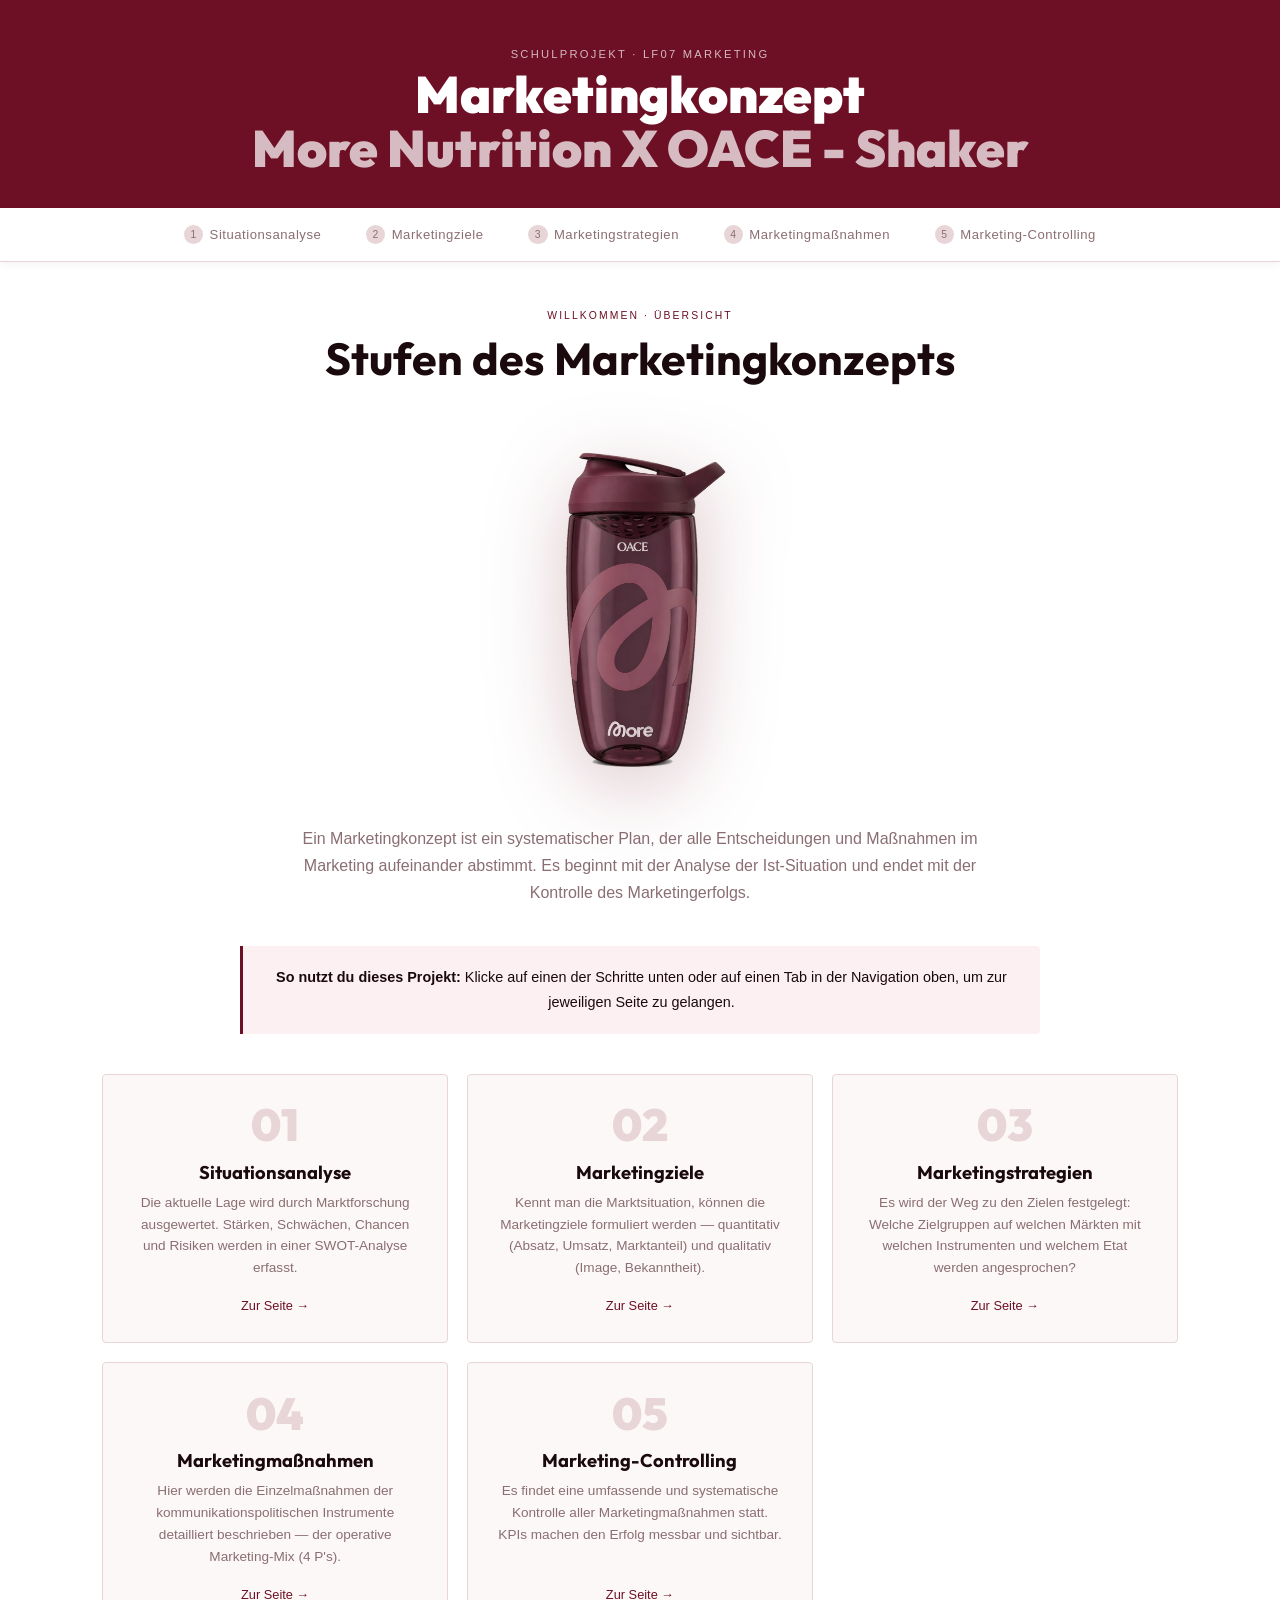
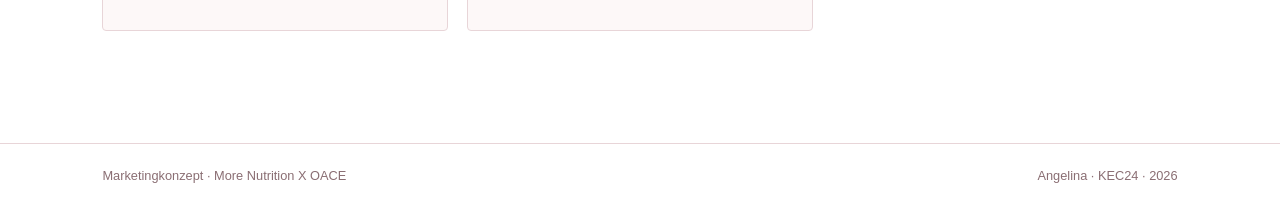
==== commit 8e177b37: "Refactor header structure in index.html Removed header-right div and adjusted header structure." ====
--- a/index.html
+++ b/index.html
@@ -8,16 +8,12 @@
 </head>
 <body>
 
-<header class="header-flex">
+<header>
   <div class="header-left">
     <p class="label">Schulprojekt · LF07 Marketing</p>
     <a href="index.html" style="text-decoration:none;">
       <h1>Marketingkonzept<br/><span>More Nutrition X OACE - Shaker</span></h1>
     </a>
-  </div>
-
-  <div class="header-right">
-    <img src="shaker.png" alt="Shaker Icon"/>
   </div>
 </header>
   
--- a/design.css
+++ b/design.css
@@ -28,8 +28,8 @@
   background: var(--accent);
   display: flex;
   align-items: flex-end;
-  justify-content: left;
-  text-align: left;
+  justify-content: center;
+  text-align: center;
   gap: 2rem;
   flex-wrap: wrap;
 }
@@ -52,22 +52,6 @@
 header a h1:hover {
   opacity: 0.85;
   cursor: pointer;
-}
-
-/* ── HEADER FLEX (Text links, Bild rechts) ── */
-.header-flex {
-  padding: 3rem 4rem 2rem;
-  background: var(--accent);
-  display: flex;
-  justify-content: space-between;
-  align-items: center;
-  flex-wrap: wrap;
-}
-
-.header-right img {
-  width: 90px;
-  height: auto;
-  filter: drop-shadow(0px 10px 20px rgba(0,0,0,0.2));
 }
 
 /* ── NAVIGATION ── */
